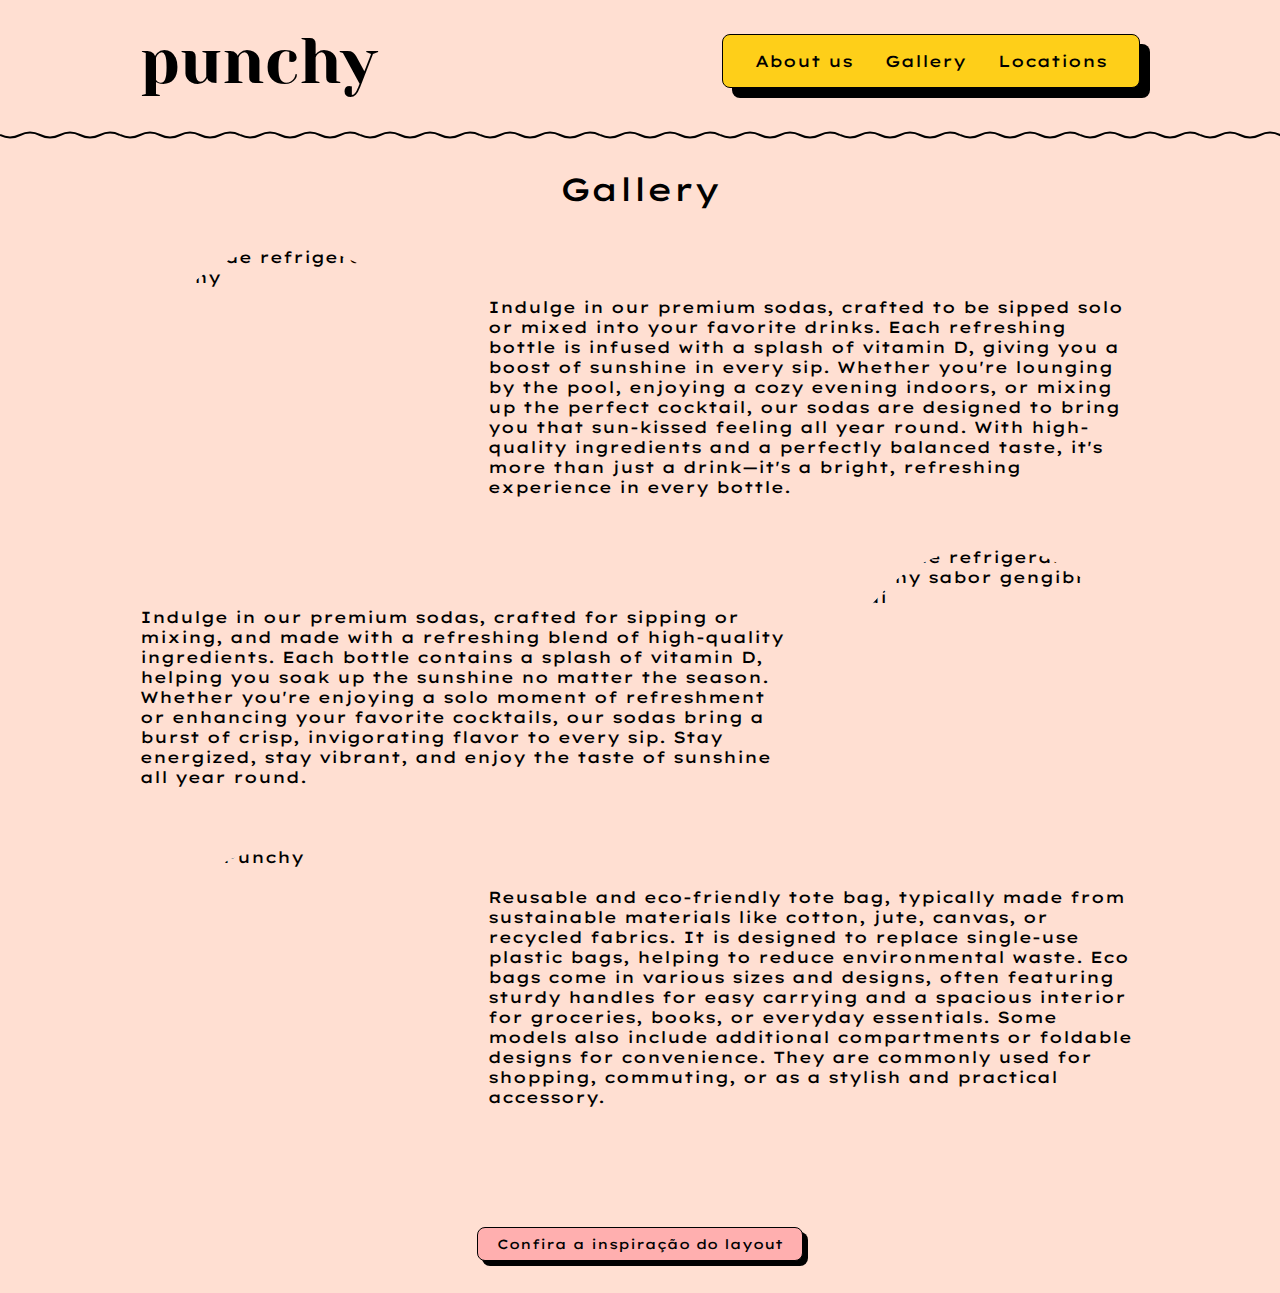
==== index.html @ 5ccd41aa "Página inicial e página 404" ====
<!DOCTYPE html>
<html lang="pt-BR">
<head>
  <meta charset="UTF-8">
  <meta name="viewport" content="width=device-width, initial-scale=1.0">
  <title>Home</title>
  <link rel="stylesheet" href="style.css">
</head>
<body>
  <header>
    <span class="logo">punchy</span>
    <nav>
      <ul>
        <li><a href="/">About us</a></li>
        <li><a href="#gallery">Gallery</a></li>
        <li><a href="/notfound.html">Locations</a></li>
      </ul>
    </nav>
  </header>
  <hr>
  <main class="home">
    <div id="gallery">
      <h1>Gallery</h1>
      <div class="content">
        <div>
          <img
            src="https://www.punchydrinks.com/cdn/shop/files/Variety_1_2dcc93fa-58d2-471a-9202-3efcf37c7e1a.jpg?v=1725986607"
            alt="Latas de refrigerante Punchy"
            title="Latas de refrigerante Punchy"
          >
          <span>Indulge in our premium sodas, crafted to be sipped solo or mixed into your favorite drinks. Each refreshing bottle is infused with a splash of vitamin D, giving you a boost of sunshine in every sip. Whether you're lounging by the pool, enjoying a cozy evening indoors, or mixing up the perfect cocktail, our sodas are designed to bring you that sun-kissed feeling all year round. With high-quality ingredients and a perfectly balanced taste, it's more than just a drink—it's a bright, refreshing experience in every bottle.</span>
        </div>
        <div>
          <span>Indulge in our premium sodas, crafted for sipping or mixing, and made with a refreshing blend of high-quality ingredients. Each bottle contains a splash of vitamin D, helping you soak up the sunshine no matter the season. Whether you're enjoying a solo moment of refreshment or enhancing your favorite cocktails, our sodas bring a burst of crisp, invigorating flavor to every sip. Stay energized, stay vibrant, and enjoy the taste of sunshine all year round.</span>
          <img
            src="https://www.punchydrinks.com/cdn/shop/files/1_8108ec90-bfca-46a3-bf56-a56865bed255.png?v=1725987318"
            alt="Lata de refrigerante Punchy sabor gengibre e chai"
            title="Lata de refrigerante Punchy sabor gengibre e chai"
          >
        </div>
        <div>
          <img
            src="https://www.punchydrinks.com/cdn/shop/files/1_5cb19eaa-afc0-46b2-b06a-2074bf83c9f1.png?v=1696500728"
            alt="Bolsa Punchy"
            title="Bolsa Punchy"
          >
          <span>Reusable and eco-friendly tote bag, typically made from sustainable materials like cotton, jute, canvas, or recycled fabrics. It is designed to replace single-use plastic bags, helping to reduce environmental waste. Eco bags come in various sizes and designs, often featuring sturdy handles for easy carrying and a spacious interior for groceries, books, or everyday essentials. Some models also include additional compartments or foldable designs for convenience. They are commonly used for shopping, commuting, or as a stylish and practical accessory.</span>
        </div>
      </div>
    </div>
    <button><a href="https://www.behance.net/gallery/197119263/Landing-page-for-healthy-beverages-brand" target="_blank">Confira a inspiração do layout</a></button>
  </main>
</body>
</html>
---- style.css ----
@import url('https://fonts.googleapis.com/css2?family=Lexend+Mega:wght@100..900&family=Lexend:wght@100..900&family=Poppins:ital,wght@0,100;0,200;0,300;0,400;0,500;0,600;0,700;0,800;0,900;1,100;1,200;1,300;1,400;1,500;1,600;1,700;1,800;1,900&family=Yeseva+One&display=swap');

:root {
  --rosa-claro: #FFDFD2;
  --rosa-escuro: #FFAFAF;
  --amarelo: #FECF19;
}
* {
  font-family: "Lexend Mega";
  font-weight: 500;
}
body {
  background: var(--rosa-claro);
  margin: 0;
}

/* Logo */
.logo {
  font-family: "Yeseva One";
  font-size: 4rem;
}

img {
  height: 300px;
  width: 300px;
  max-width: 300px;
  max-height: 300px;
  object-fit: cover;
  border-radius: 100%;
}

/* Header */
header {
  display: flex;
  flex-direction: row;
  max-width: 1000px;
  margin: 0 auto;
  align-items: center;
  justify-content: space-between;
  padding: 1.5rem 0;
}
header nav ul {
  list-style-type: none;
  display: flex;
  flex-direction: row;
  gap: 2rem;
  padding: 1rem 2rem;
  border-radius: .5rem;
  border: 1px solid #000;
  box-shadow: 10px 10px 0px 0px #000;
  width: max-content;
  background: var(--amarelo);
  margin: 0;
}
header nav a {
  text-decoration: none;
  color: #000;
}
header nav a:hover {
  text-decoration: underline;
}

/* Hr */
hr {
  border: none;
  height: 10px;
  background: url('data:image/svg+xml,<svg xmlns="http://www.w3.org/2000/svg" viewBox="0 0 120 10"><path d="M0,5 Q10,10 20,5 T40,5 T60,5 T80,5 T100,5 T120,5" fill="transparent" stroke="black" stroke-width="2"/></svg>');
  background-repeat: repeat-x;
}

/* Botão */
button {
  background: var(--rosa-escuro);
  padding: 0;
  border: 1px solid #000;
  border-radius: .5rem;
  box-shadow: 5px 5px 0px 0px #000;
  transition: .3s;
}
button:hover {
  background: var(--amarelo);
}
button a {
  display:inline-block;
  text-decoration: none;
  padding: .5rem 1.2rem;
  color: #000;
}

/* Home */
.home {
  display: flex;
  flex-direction: column;
  margin-bottom: 2rem;
}
.home button {
  margin: 0 auto;
}

/* Not found */
.not-found {
  display: flex;
  text-align: center;
  width: 100vw;
  height: 100vh;
}
.not-found .content {
  margin: auto 0;
  text-align: center;
  width: 100vw;
}
.not-found h1 {
  font-size: 5rem;
}
.not-found h2 {
  font-size: 2rem;
  text-transform: uppercase;
}
.not-found button {
  margin-top: 2rem;
}

/* Gallery */
#gallery {
  margin: 0 auto;
  display: flex;
  flex-direction: column;
  align-items: center;
}
#gallery .content {
  display: flex;
  flex-direction: column;
  max-width: 1000px;
  margin: 1rem 0 5rem 0;
}
#gallery .content > div {
  display: flex;
  align-items: center;
  gap: 3rem;
}
#gallery .content > div > img, #gallery .content > div > span {
  flex: 1;
}
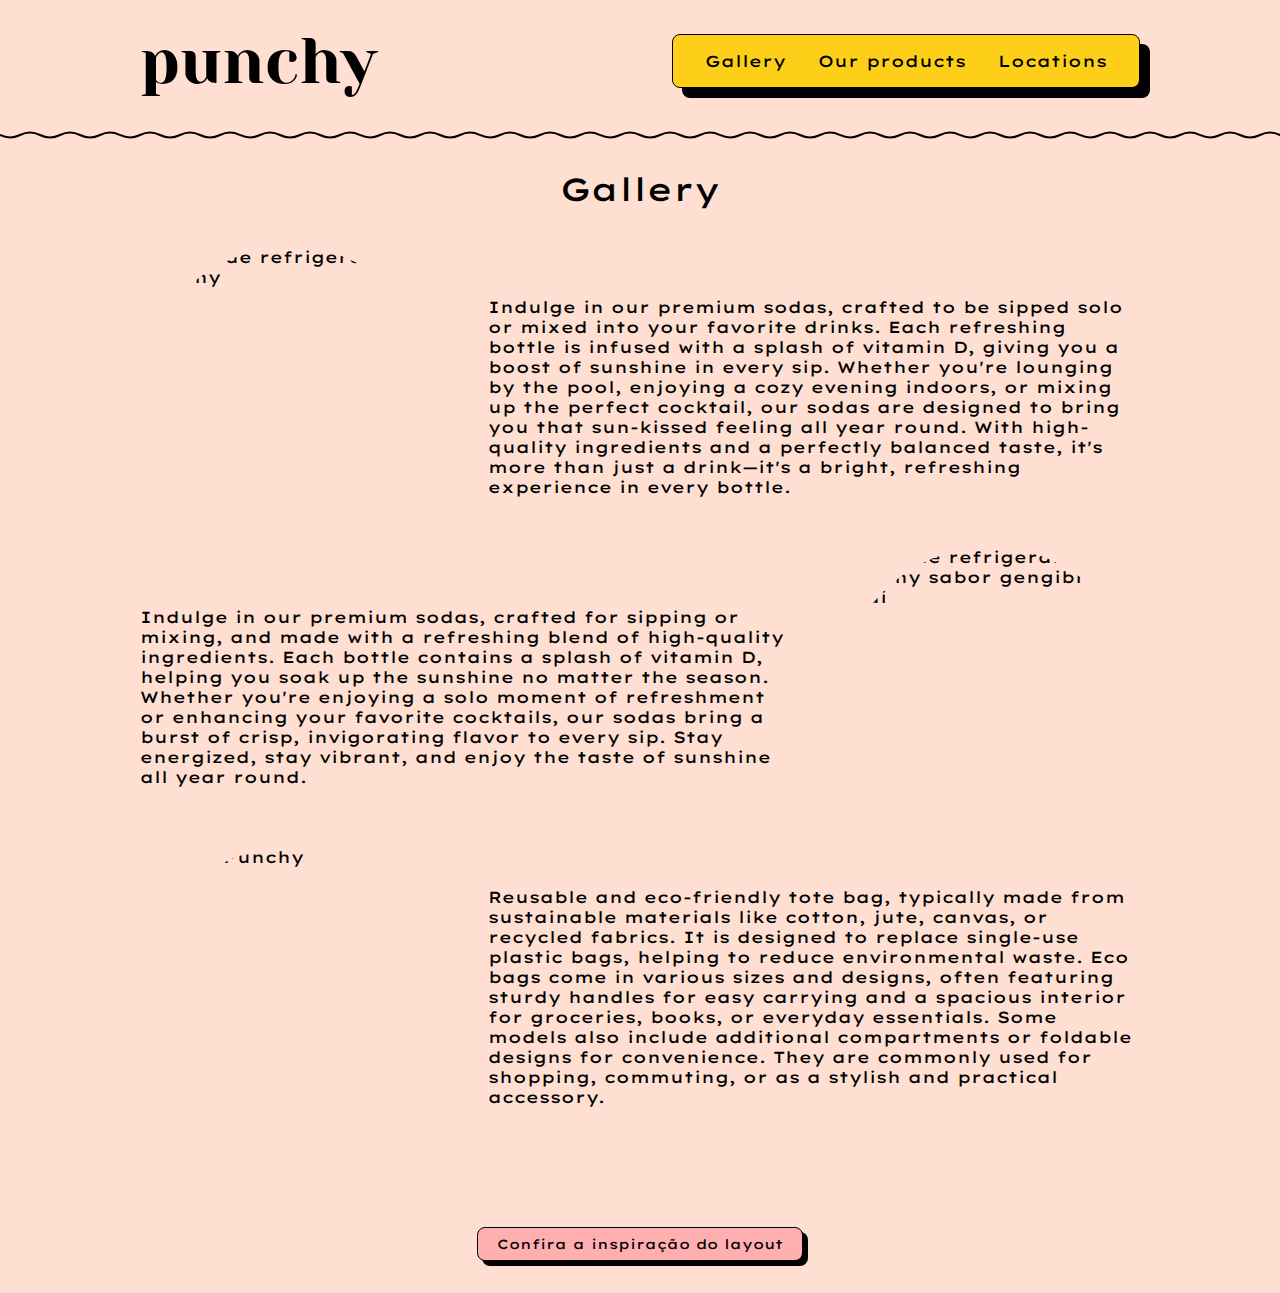
==== commit 27cef00e: "Página de produtos" ====
--- a/index.html
+++ b/index.html
@@ -11,8 +11,8 @@
     <span class="logo">punchy</span>
     <nav>
       <ul>
-        <li><a href="/">About us</a></li>
         <li><a href="#gallery">Gallery</a></li>
+        <li><a href="/ourproducts.html">Our products</a></li>
         <li><a href="/notfound.html">Locations</a></li>
       </ul>
     </nav>
--- a/style.css
+++ b/style.css
@@ -12,6 +12,52 @@
 body {
   background: var(--rosa-claro);
   margin: 0;
+}
+
+/* Botão */
+button {
+  background: var(--rosa-escuro);
+  padding: 0;
+  border: 1px solid #000;
+  border-radius: .5rem;
+  box-shadow: 5px 5px 0px 0px #000;
+  transition: .3s;
+}
+button:hover {
+  background: var(--amarelo);
+}
+button a {
+  display:inline-block;
+  text-decoration: none;
+  padding: .5rem 1.2rem;
+  color: #000;
+}
+
+/* Hr */
+hr {
+  border: none;
+  height: 10px;
+  background: url('data:image/svg+xml,<svg xmlns="http://www.w3.org/2000/svg" viewBox="0 0 120 10"><path d="M0,5 Q10,10 20,5 T40,5 T60,5 T80,5 T100,5 T120,5" fill="transparent" stroke="black" stroke-width="2"/></svg>');
+  background-repeat: repeat-x;
+}
+
+/* Table */
+table {
+  border-spacing: 0;
+  border: 1px solid #000;
+  border-radius: .5rem;
+}
+table thead {
+  background: var(--rosa-escuro);
+}
+table thead th:first-child {
+  border-top-left-radius: .5rem;
+}
+table thead th:last-child {
+  border-top-right-radius: .5rem;
+}
+table thead th, table td {
+  padding: .5rem 1.5rem;
 }
 
 /* Logo */
@@ -58,33 +104,6 @@
 }
 header nav a:hover {
   text-decoration: underline;
-}
-
-/* Hr */
-hr {
-  border: none;
-  height: 10px;
-  background: url('data:image/svg+xml,<svg xmlns="http://www.w3.org/2000/svg" viewBox="0 0 120 10"><path d="M0,5 Q10,10 20,5 T40,5 T60,5 T80,5 T100,5 T120,5" fill="transparent" stroke="black" stroke-width="2"/></svg>');
-  background-repeat: repeat-x;
-}
-
-/* Botão */
-button {
-  background: var(--rosa-escuro);
-  padding: 0;
-  border: 1px solid #000;
-  border-radius: .5rem;
-  box-shadow: 5px 5px 0px 0px #000;
-  transition: .3s;
-}
-button:hover {
-  background: var(--amarelo);
-}
-button a {
-  display:inline-block;
-  text-decoration: none;
-  padding: .5rem 1.2rem;
-  color: #000;
 }
 
 /* Home */
@@ -140,4 +159,11 @@
 }
 #gallery .content > div > img, #gallery .content > div > span {
   flex: 1;
+}
+
+.our-products {
+  margin: 0 auto;
+  display: flex;
+  flex-direction: column;
+  align-items: center;
 }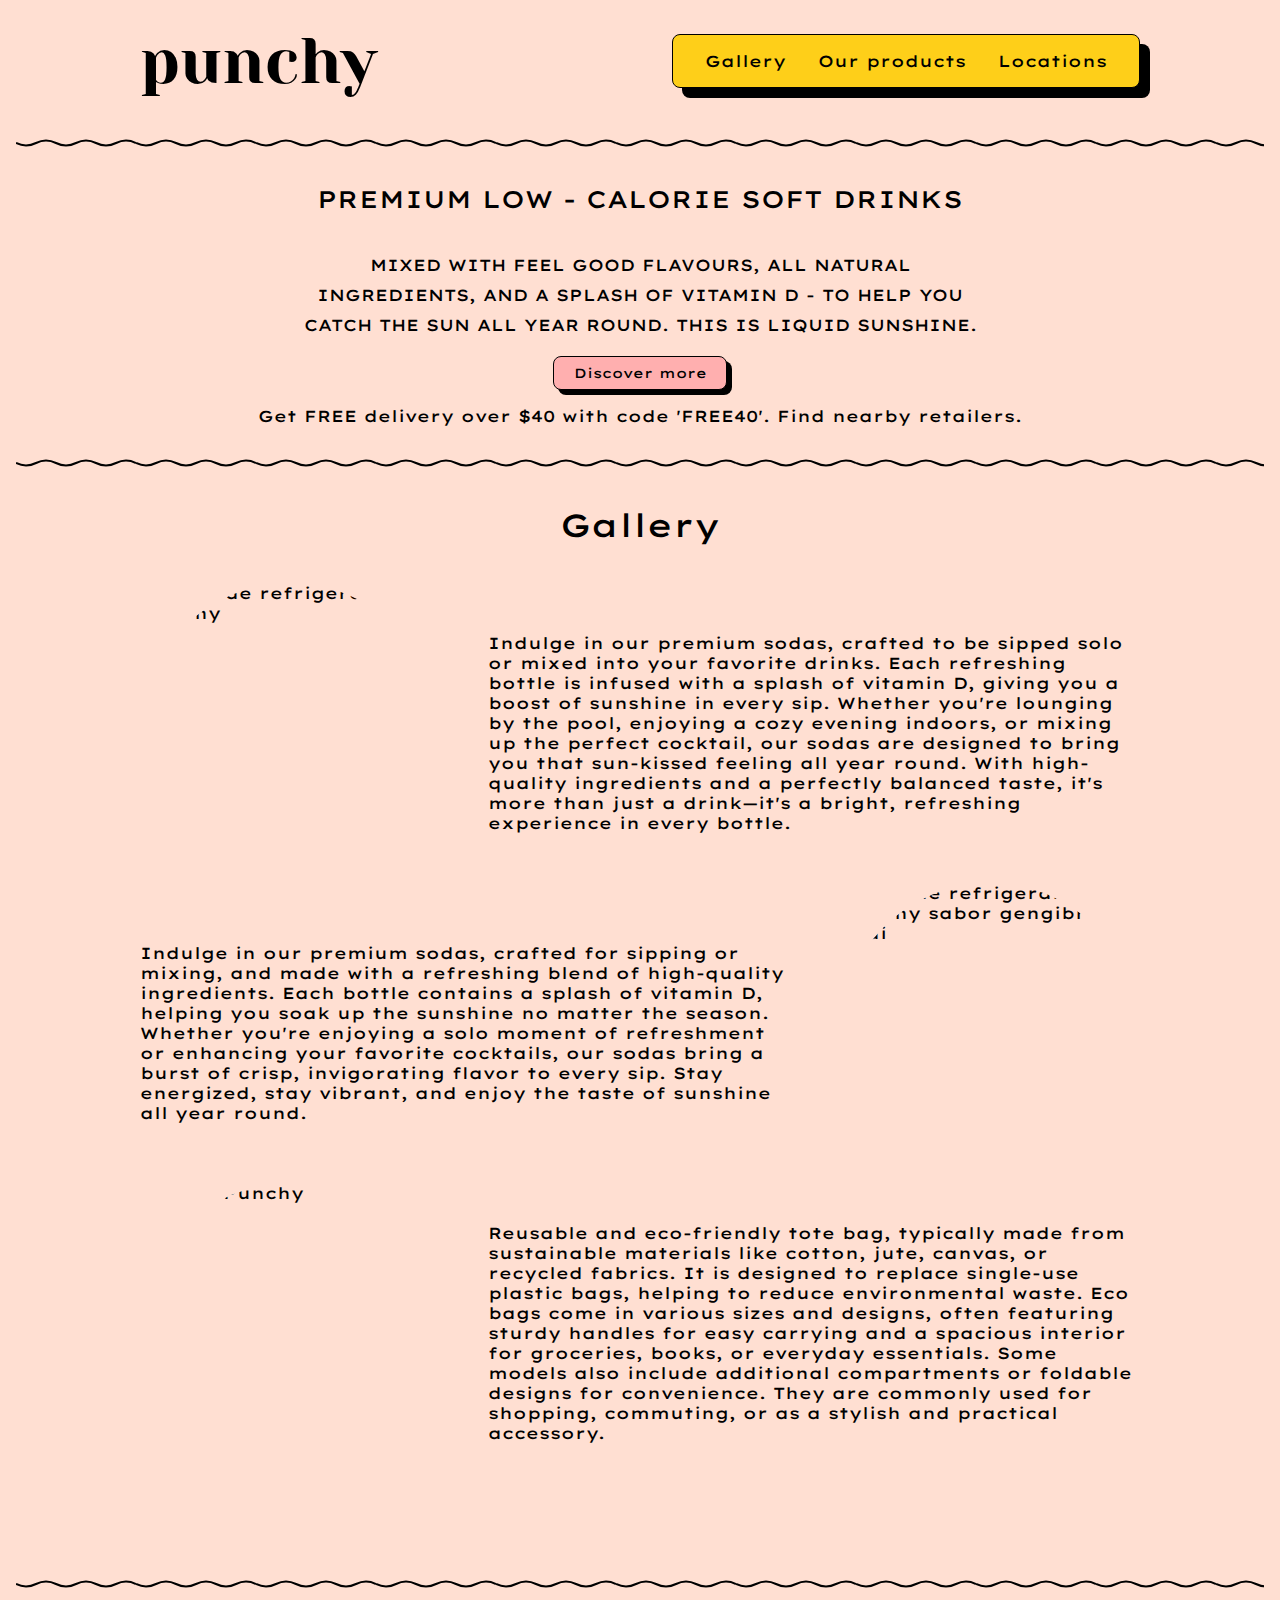
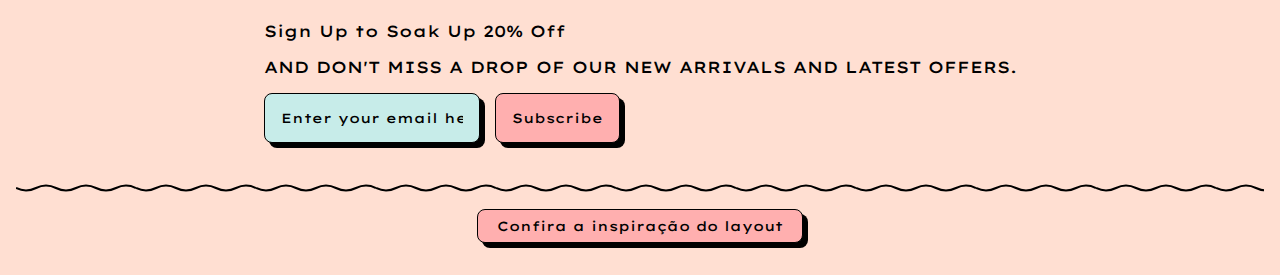
==== commit c54513cb: "Adição de um painel e área de increver-se na página inicial" ====
--- a/index.html
+++ b/index.html
@@ -8,7 +8,7 @@
 </head>
 <body>
   <header>
-    <span class="logo">punchy</span>
+    <a class="logo" href="index.html">punchy</a>
     <nav>
       <ul>
         <li><a href="#gallery">Gallery</a></li>
@@ -19,6 +19,13 @@
   </header>
   <hr>
   <main class="home">
+    <div class="panel">
+      <h2>PREMIUM LOW - CALORIE SOFT DRINKS</h2>
+      <p>MIXED WITH FEEL GOOD FLAVOURS, ALL NATURAL INGREDIENTS, AND A SPLASH OF VITAMIN D - TO HELP YOU CATCH THE SUN ALL YEAR ROUND. THIS IS LIQUID SUNSHINE.</p>
+      <button><a href="#gallery">Discover more</a></button>
+      <p>Get FREE delivery over $40 with code 'FREE40'. Find nearby retailers.</p>
+    </div>
+    <hr>
     <div id="gallery">
       <h1>Gallery</h1>
       <div class="content">
@@ -48,6 +55,14 @@
         </div>
       </div>
     </div>
+    <hr>
+    <div class="subscribe">
+      <p>Sign Up to Soak Up 20% Off</p>
+      <p>AND DON'T MISS A DROP OF OUR NEW ARRIVALS AND LATEST OFFERS.</p>
+      <input type="text" placeholder="Enter your email here" name="email" />
+      <button onclick="alert('Subscribed!')">Subscribe</button>
+    </div>
+    <hr>
     <button><a href="https://www.behance.net/gallery/197119263/Landing-page-for-healthy-beverages-brand" target="_blank">Confira a inspiração do layout</a></button>
   </main>
 </body>
--- a/style.css
+++ b/style.css
@@ -4,6 +4,8 @@
   --rosa-claro: #FFDFD2;
   --rosa-escuro: #FFAFAF;
   --amarelo: #FECF19;
+  --azul: #C7ECE9;
+  --roxo: #C5A1FF;
 }
 * {
   font-family: "Lexend Mega";
@@ -22,19 +24,33 @@
   border-radius: .5rem;
   box-shadow: 5px 5px 0px 0px #000;
   transition: .3s;
+  cursor: pointer;
 }
 button:hover {
-  background: var(--amarelo);
+  background: var(--roxo);
 }
 button a {
-  display:inline-block;
+  display: inline-block;
   text-decoration: none;
   padding: .5rem 1.2rem;
   color: #000;
 }
 
+/* Input */
+input {
+  padding: 1rem;
+  background: var(--azul);
+  border: 1px solid #000;
+  border-radius: .5rem;
+  box-shadow: 5px 5px 0px 0px #000;
+}
+input::placeholder {
+  color: #000;
+}
+
 /* Hr */
 hr {
+  margin: 1rem;
   border: none;
   height: 10px;
   background: url('data:image/svg+xml,<svg xmlns="http://www.w3.org/2000/svg" viewBox="0 0 120 10"><path d="M0,5 Q10,10 20,5 T40,5 T60,5 T80,5 T100,5 T120,5" fill="transparent" stroke="black" stroke-width="2"/></svg>');
@@ -64,6 +80,8 @@
 .logo {
   font-family: "Yeseva One";
   font-size: 4rem;
+  text-decoration: none;
+  color: #000;
 }
 
 img {
@@ -162,8 +180,25 @@
 }
 
 .our-products {
-  margin: 0 auto;
-  display: flex;
-  flex-direction: column;
-  align-items: center;
+  margin-bottom: 2rem !important;
+}
+.our-products, .panel {
+  margin: 0 auto;
+  display: flex;
+  flex-direction: column;
+  align-items: center;
+}
+
+.panel p:first-of-type {
+  max-width: 700px;
+  text-align: center;
+  line-height: 30px;
+}
+
+.subscribe {
+  margin: 0 auto 1.5rem auto;
+}
+.subscribe button {
+  padding: 1rem;
+  margin-left: .5rem;
 }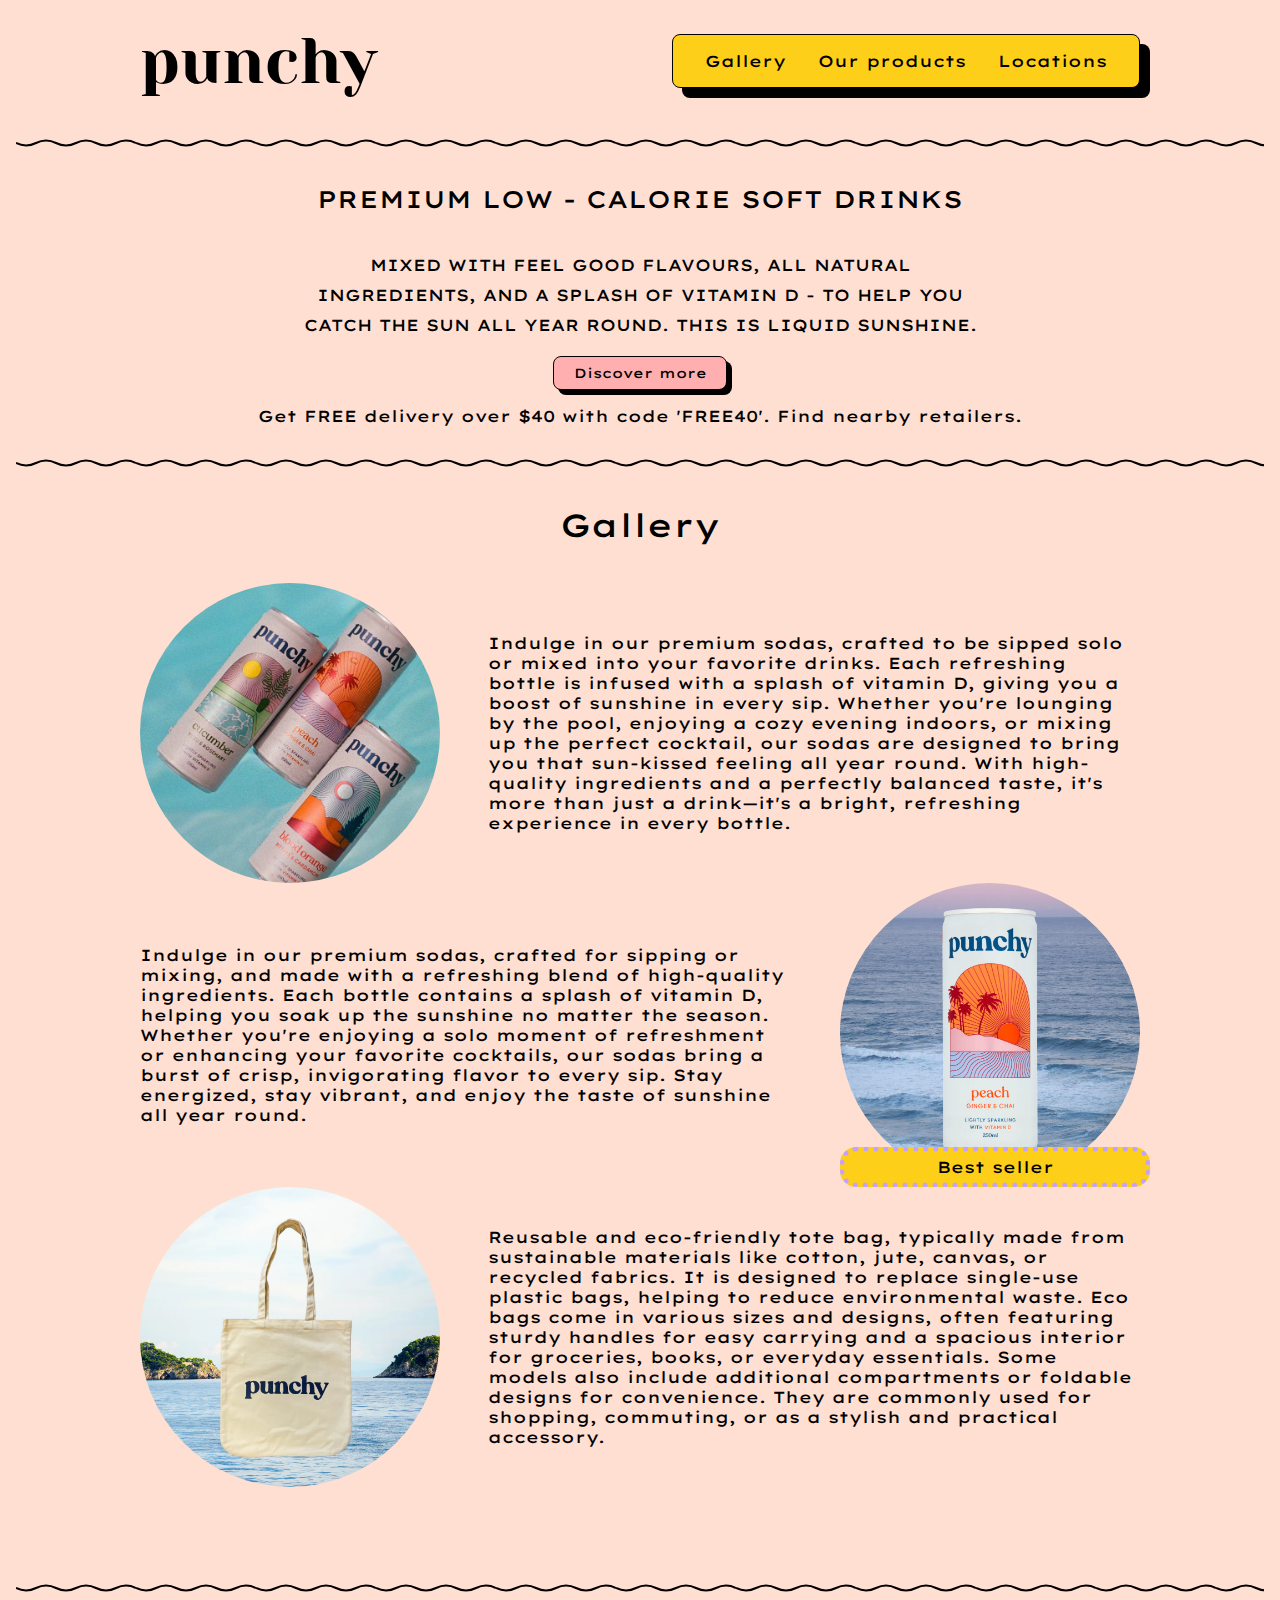
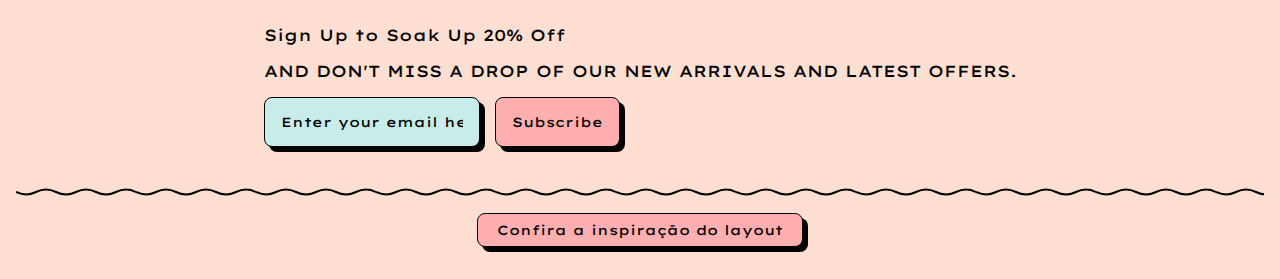
==== commit 3494657f: "Melhor organização das pastas e mais elementos HTML" ====
--- a/index.html
+++ b/index.html
@@ -4,7 +4,7 @@
   <meta charset="UTF-8">
   <meta name="viewport" content="width=device-width, initial-scale=1.0">
   <title>Home</title>
-  <link rel="stylesheet" href="style.css">
+  <link rel="stylesheet" href="assets/css/style.css">
 </head>
 <body>
   <header>
@@ -12,26 +12,26 @@
     <nav>
       <ul>
         <li><a href="#gallery">Gallery</a></li>
-        <li><a href="/ourproducts.html">Our products</a></li>
-        <li><a href="/notfound.html">Locations</a></li>
+        <li><a href="ourproducts.html">Our products</a></li>
+        <li><a href="notfound.html">Locations</a></li>
       </ul>
     </nav>
   </header>
   <hr>
   <main class="home">
-    <div class="panel">
+    <section class="panel">
       <h2>PREMIUM LOW - CALORIE SOFT DRINKS</h2>
       <p>MIXED WITH FEEL GOOD FLAVOURS, ALL NATURAL INGREDIENTS, AND A SPLASH OF VITAMIN D - TO HELP YOU CATCH THE SUN ALL YEAR ROUND. THIS IS LIQUID SUNSHINE.</p>
       <button><a href="#gallery">Discover more</a></button>
       <p>Get FREE delivery over $40 with code 'FREE40'. Find nearby retailers.</p>
-    </div>
+    </section>
     <hr>
-    <div id="gallery">
+    <section id="gallery">
       <h1>Gallery</h1>
       <div class="content">
         <div>
           <img
-            src="https://www.punchydrinks.com/cdn/shop/files/Variety_1_2dcc93fa-58d2-471a-9202-3efcf37c7e1a.jpg?v=1725986607"
+            src="assets/images/flavours.jpg"
             alt="Latas de refrigerante Punchy"
             title="Latas de refrigerante Punchy"
           >
@@ -39,29 +39,34 @@
         </div>
         <div>
           <span>Indulge in our premium sodas, crafted for sipping or mixing, and made with a refreshing blend of high-quality ingredients. Each bottle contains a splash of vitamin D, helping you soak up the sunshine no matter the season. Whether you're enjoying a solo moment of refreshment or enhancing your favorite cocktails, our sodas bring a burst of crisp, invigorating flavor to every sip. Stay energized, stay vibrant, and enjoy the taste of sunshine all year round.</span>
-          <img
-            src="https://www.punchydrinks.com/cdn/shop/files/1_8108ec90-bfca-46a3-bf56-a56865bed255.png?v=1725987318"
-            alt="Lata de refrigerante Punchy sabor gengibre e chai"
-            title="Lata de refrigerante Punchy sabor gengibre e chai"
-          >
+          <figure>
+            <img
+              src="assets/images/ginger-and-chai.png"
+              alt="Lata de refrigerante Punchy sabor gengibre e chai"
+              title="Lata de refrigerante Punchy sabor gengibre e chai"
+            >
+            <figcaption>Best seller</figcaption>
+          </figure>
         </div>
         <div>
           <img
-            src="https://www.punchydrinks.com/cdn/shop/files/1_5cb19eaa-afc0-46b2-b06a-2074bf83c9f1.png?v=1696500728"
+            src="assets/images/bag.png"
             alt="Bolsa Punchy"
             title="Bolsa Punchy"
           >
           <span>Reusable and eco-friendly tote bag, typically made from sustainable materials like cotton, jute, canvas, or recycled fabrics. It is designed to replace single-use plastic bags, helping to reduce environmental waste. Eco bags come in various sizes and designs, often featuring sturdy handles for easy carrying and a spacious interior for groceries, books, or everyday essentials. Some models also include additional compartments or foldable designs for convenience. They are commonly used for shopping, commuting, or as a stylish and practical accessory.</span>
         </div>
       </div>
-    </div>
+    </section>
     <hr>
-    <div class="subscribe">
+    <section class="subscribe">
       <p>Sign Up to Soak Up 20% Off</p>
       <p>AND DON'T MISS A DROP OF OUR NEW ARRIVALS AND LATEST OFFERS.</p>
-      <input type="text" placeholder="Enter your email here" name="email" />
-      <button onclick="alert('Subscribed!')">Subscribe</button>
-    </div>
+      <form action="#">
+        <input type="text" placeholder="Enter your email here" name="email" />
+        <button onclick="alert('Subscribed!')">Subscribe</button>
+      </form>
+    </section>
     <hr>
     <button><a href="https://www.behance.net/gallery/197119263/Landing-page-for-healthy-beverages-brand" target="_blank">Confira a inspiração do layout</a></button>
   </main>
--- a/assets/css/style.css
+++ b/assets/css/style.css
@@ -0,0 +1,225 @@
+@import url('https://fonts.googleapis.com/css2?family=Lexend+Mega:wght@100..900&family=Lexend:wght@100..900&family=Poppins:ital,wght@0,100;0,200;0,300;0,400;0,500;0,600;0,700;0,800;0,900;1,100;1,200;1,300;1,400;1,500;1,600;1,700;1,800;1,900&family=Yeseva+One&display=swap');
+
+:root {
+  --rosa-claro: #FFDFD2;
+  --rosa-escuro: #FFAFAF;
+  --amarelo: #FECF19;
+  --azul: #C7ECE9;
+  --roxo: #C5A1FF;
+}
+* {
+  font-family: "Lexend Mega";
+  font-weight: 500;
+}
+body {
+  background: var(--rosa-claro);
+  margin: 0;
+}
+
+/* Botão */
+button {
+  background: var(--rosa-escuro);
+  padding: 0;
+  border: 1px solid #000;
+  border-radius: .5rem;
+  box-shadow: 5px 5px 0px 0px #000;
+  transition: .3s;
+  cursor: pointer;
+}
+button:hover {
+  background: var(--roxo);
+}
+button a {
+  display: inline-block;
+  text-decoration: none;
+  padding: .5rem 1.2rem;
+  color: #000;
+}
+
+/* Input */
+input {
+  padding: 1rem;
+  background: var(--azul);
+  border: 1px solid #000;
+  border-radius: .5rem;
+  box-shadow: 5px 5px 0px 0px #000;
+}
+input::placeholder {
+  color: #000;
+}
+
+/* Hr */
+hr {
+  margin: 1rem;
+  border: none;
+  height: 10px;
+  background: url('data:image/svg+xml,<svg xmlns="http://www.w3.org/2000/svg" viewBox="0 0 120 10"><path d="M0,5 Q10,10 20,5 T40,5 T60,5 T80,5 T100,5 T120,5" fill="transparent" stroke="black" stroke-width="2"/></svg>');
+  background-repeat: repeat-x;
+}
+
+/* Table */
+table {
+  border-spacing: 0;
+  border: 1px solid #000;
+  border-radius: .5rem;
+}
+table thead {
+  background: var(--rosa-escuro);
+}
+table thead th:first-child {
+  border-top-left-radius: .5rem;
+}
+table thead th:last-child {
+  border-top-right-radius: .5rem;
+}
+table thead th, table td {
+  padding: .5rem 1.5rem;
+}
+
+/* Logo */
+.logo {
+  font-family: "Yeseva One";
+  font-size: 4rem;
+  text-decoration: none;
+  color: #000;
+}
+
+/* Header */
+header {
+  display: flex;
+  flex-direction: row;
+  max-width: 1000px;
+  margin: 0 auto;
+  align-items: center;
+  justify-content: space-between;
+  padding: 1.5rem 0;
+}
+header nav ul {
+  list-style-type: none;
+  display: flex;
+  flex-direction: row;
+  gap: 2rem;
+  padding: 1rem 2rem;
+  border-radius: .5rem;
+  border: 1px solid #000;
+  box-shadow: 10px 10px 0px 0px #000;
+  width: max-content;
+  background: var(--amarelo);
+  margin: 0;
+}
+header nav a {
+  text-decoration: none;
+  color: #000;
+}
+header nav a:hover {
+  text-decoration: underline;
+}
+
+/* Home */
+.home {
+  display: flex;
+  flex-direction: column;
+  margin-bottom: 2rem;
+}
+.home button {
+  margin: 0 auto;
+}
+
+/* Not found */
+.not-found {
+  display: flex;
+  text-align: center;
+  width: 100vw;
+  height: 100vh;
+}
+.not-found .content {
+  margin: auto 0;
+  text-align: center;
+  width: 100vw;
+  position: relative;
+}
+.not-found h1 {
+  font-size: 5rem;
+}
+.not-found h2 {
+  font-size: 2rem;
+  text-transform: uppercase;
+}
+.not-found button {
+  margin-top: 2rem;
+}
+.not-found img {
+  position: absolute;
+  top: 0;
+  right: 60vw;
+  z-index: -1;
+}
+
+/* Gallery */
+#gallery {
+  margin: 0 auto;
+  display: flex;
+  flex-direction: column;
+  align-items: center;
+}
+#gallery .content {
+  display: flex;
+  flex-direction: column;
+  max-width: 1000px;
+  margin: 1rem 0 5rem 0;
+}
+#gallery .content > div {
+  display: flex;
+  align-items: center;
+  gap: 3rem;
+}
+#gallery .content > div > img, #gallery .content > div > span {
+  flex: 1;
+}
+#gallery img {
+  height: 300px;
+  width: 300px;
+  max-width: 300px;
+  max-height: 300px;
+  object-fit: cover;
+  border-radius: 100%;
+}
+#gallery figure {
+  margin: 0;
+  position: relative;
+}
+#gallery figcaption {
+  position: absolute;
+  bottom: 0;
+  background: var(--amarelo);
+  padding: .3rem 0;
+  border-radius: 1rem;
+  border: 5px dotted var(--roxo);
+  width: 100%;
+  text-align: center;
+}
+
+.our-products {
+  margin-bottom: 2rem !important;
+  gap: 3rem;
+}
+.our-products, .panel {
+  margin: 0 auto;
+  display: flex;
+  flex-direction: column;
+  align-items: center;
+}
+
+.panel p:first-of-type {
+  max-width: 700px;
+  text-align: center;
+  line-height: 30px;
+}
+
+.subscribe {
+  margin: 0 auto 1.5rem auto;
+}
+.subscribe button {
+  padding: 1rem;
+  margin-left: .5rem;
+}